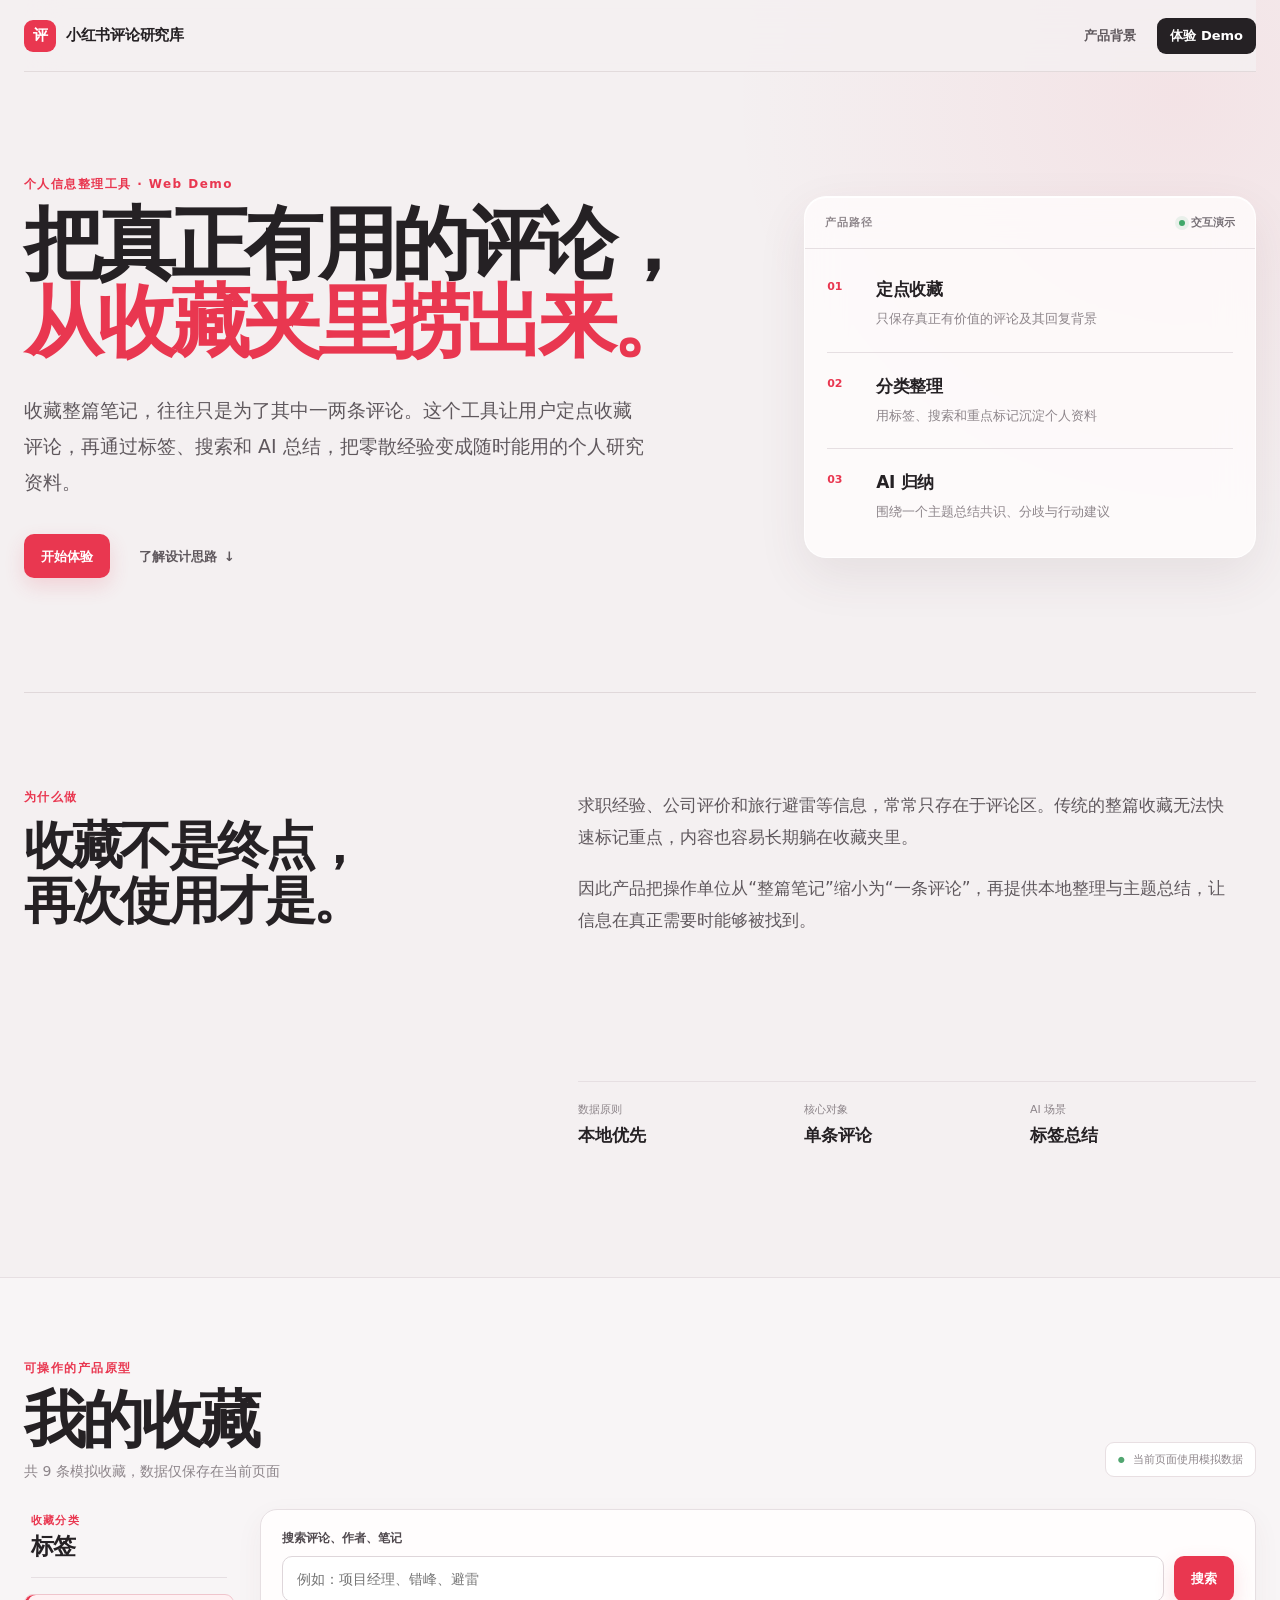
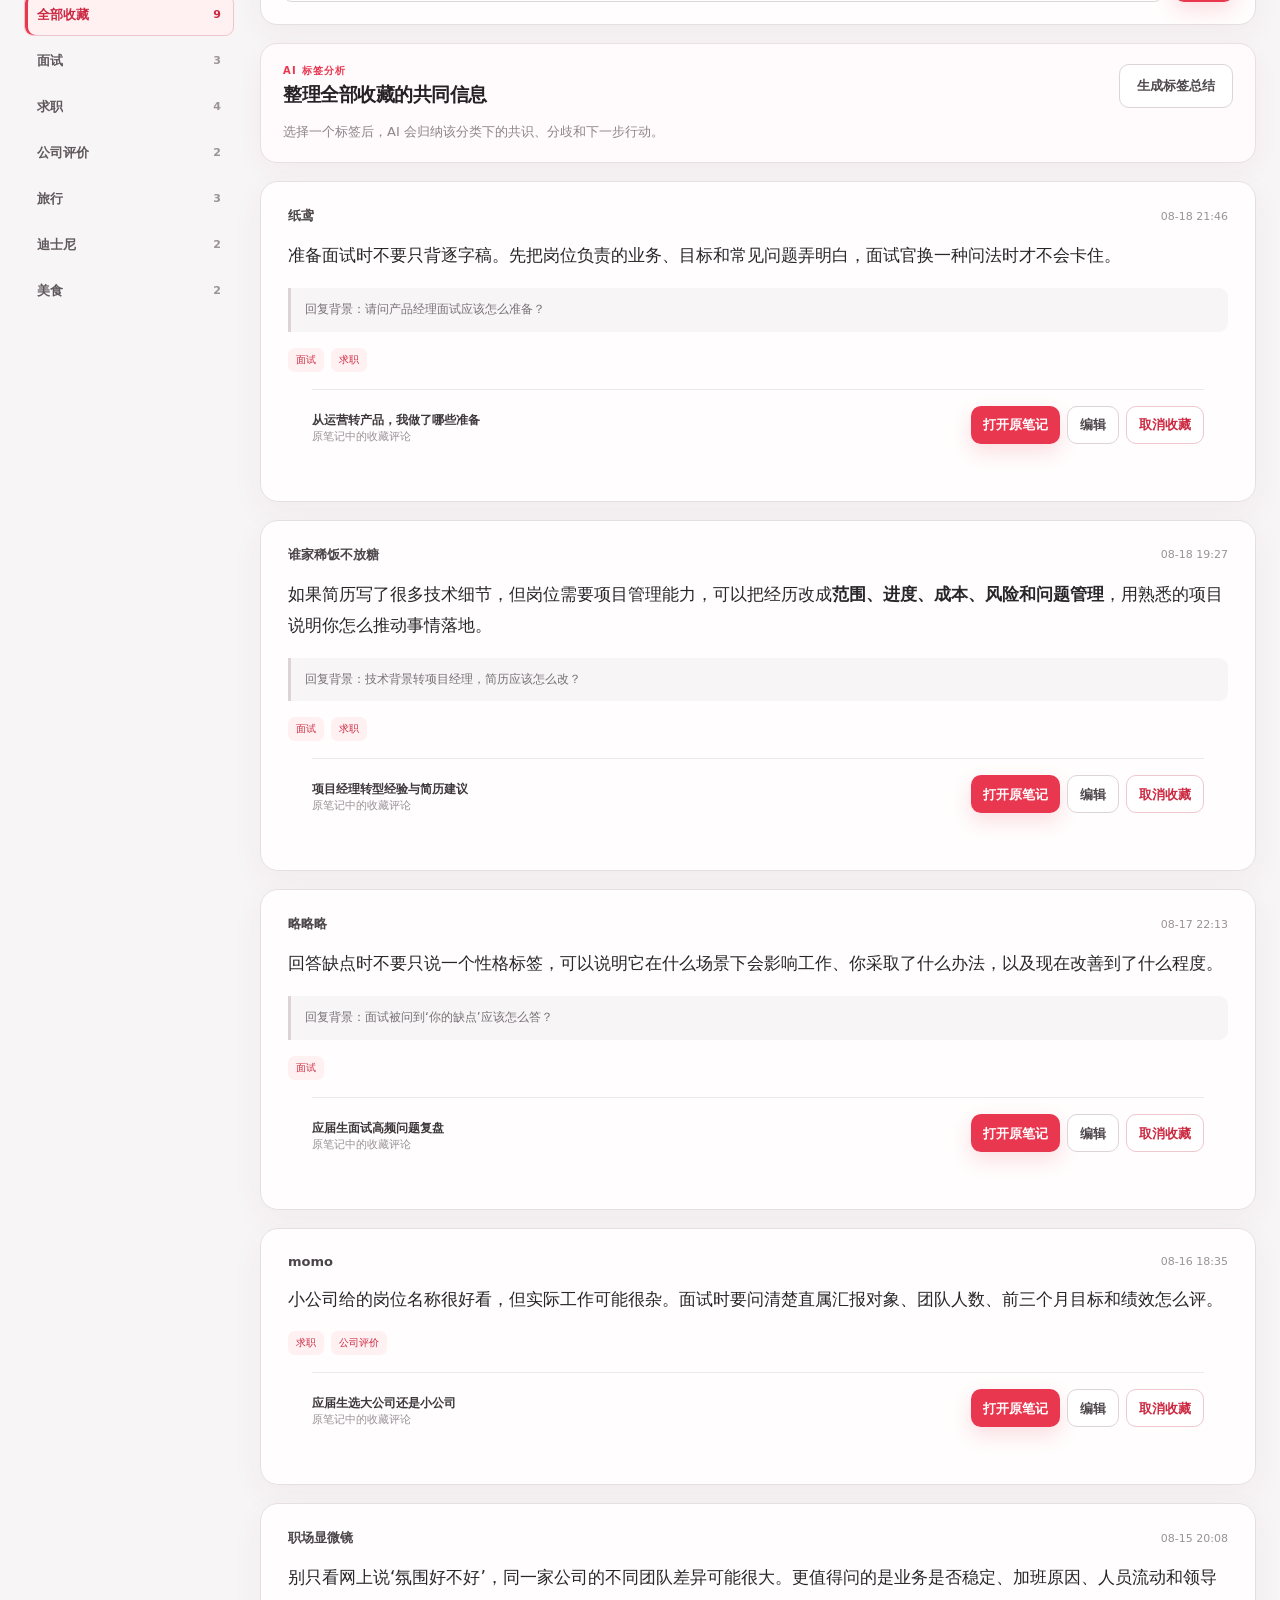
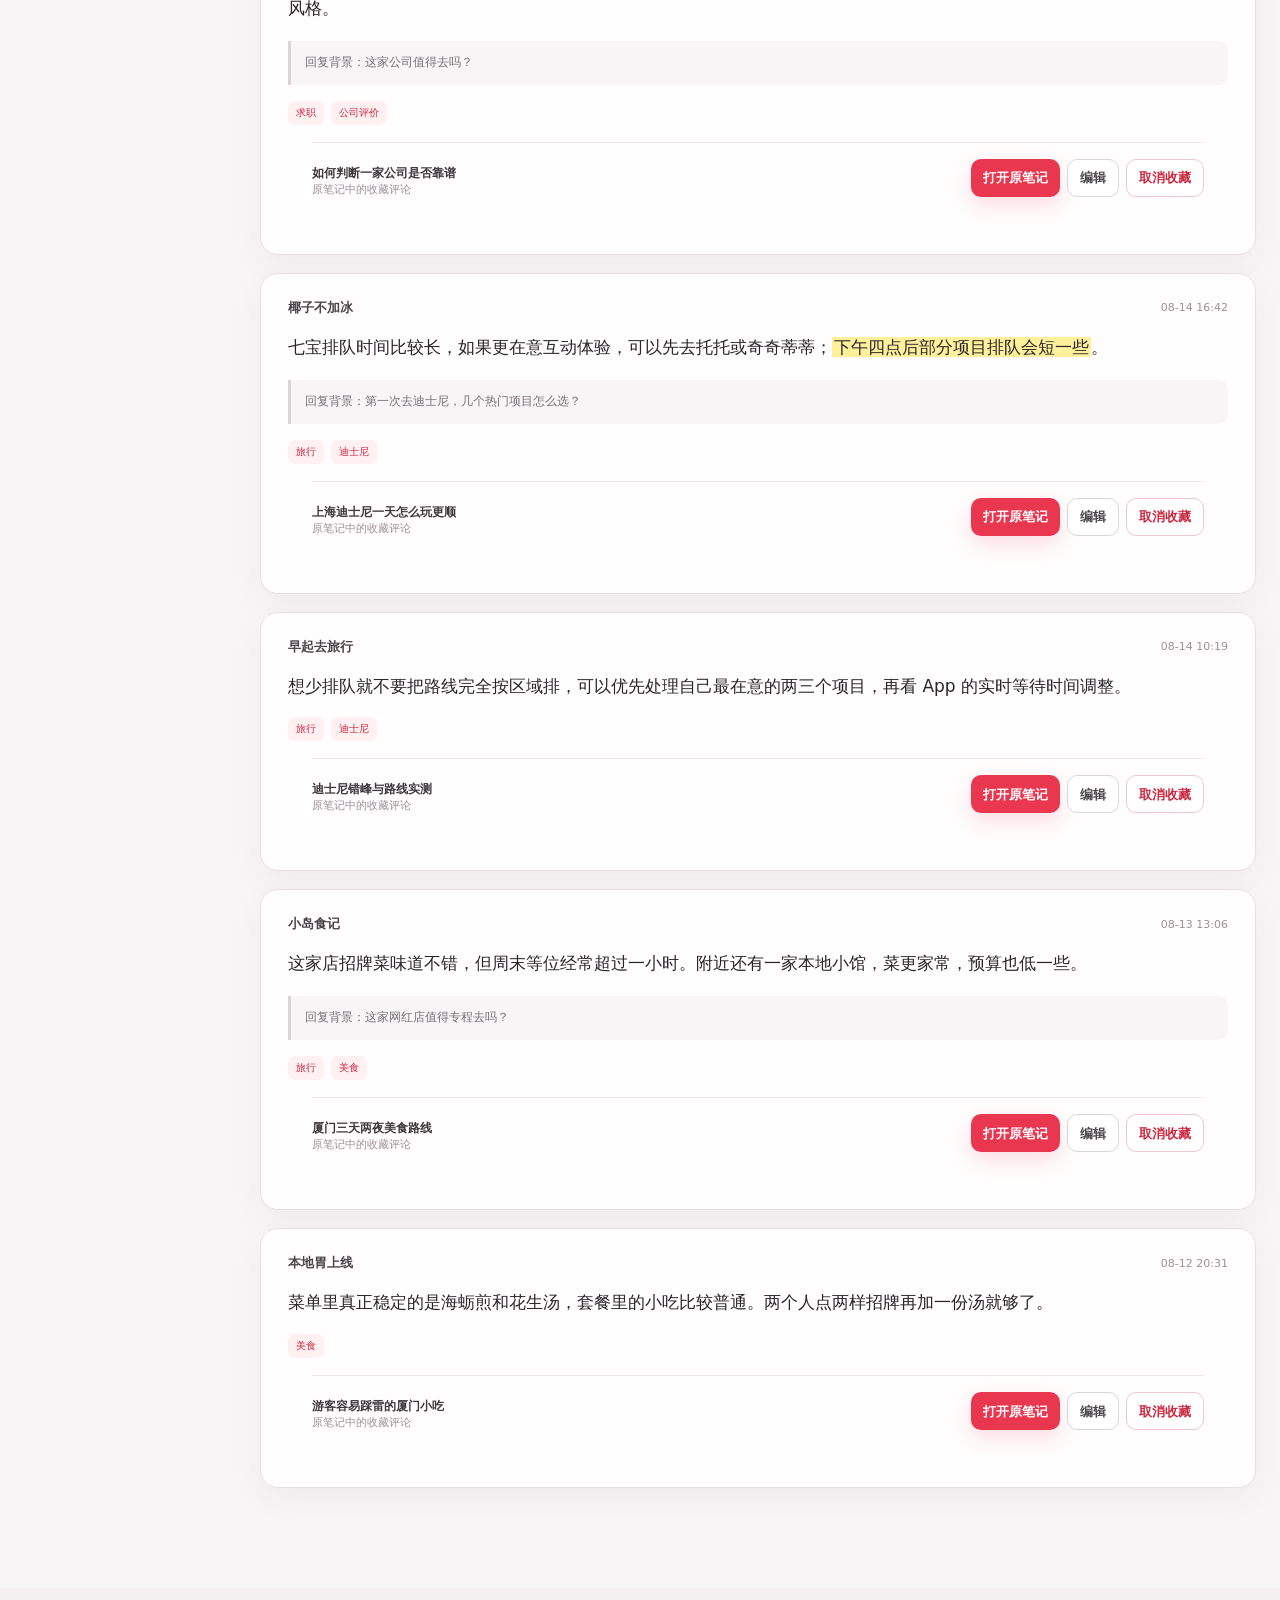
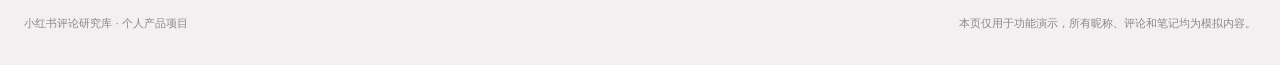
==== index.html @ 65174e35 "Add files via upload" ====
<!doctype html>
<html lang="zh-CN">
<head>
  <meta charset="utf-8">
  <meta name="viewport" content="width=device-width,initial-scale=1">
  <meta name="description" content="小红书评论研究库交互演示：收藏有价值的评论，并通过标签、搜索和 AI 总结把零散经验整理成可复用的信息。">
  <meta name="theme-color" content="#f4f0f1">
  <meta property="og:title" content="小红书评论研究库 · 产品演示">
  <meta property="og:description" content="从一条有价值的评论，到可检索、可整理、可总结的个人研究资料。">
  <title>小红书评论研究库 · 产品演示</title>
  <link rel="icon" href="favicon.svg" type="image/svg+xml">
  <link rel="stylesheet" href="styles.css">
</head>
<body>
  <a class="skip-link" href="#demo">跳到产品演示</a>
  <header class="site-header">
    <a class="brand" href="#top" aria-label="返回页面顶部">
      <span class="brand-mark" aria-hidden="true">评</span>
      <span>小红书评论研究库</span>
    </a>
    <nav class="site-nav" aria-label="页面导航">
      <a href="#why">产品背景</a>
      <a class="nav-primary" href="#demo">体验 Demo</a>
    </nav>
  </header>

  <main id="top">
    <section class="hero" aria-labelledby="hero-title">
      <div class="hero-copy">
        <p class="section-kicker">个人信息整理工具 · Web Demo</p>
        <h1 id="hero-title">把真正有用的评论，<br><span>从收藏夹里捞出来。</span></h1>
        <p class="hero-description">收藏整篇笔记，往往只是为了其中一两条评论。这个工具让用户定点收藏评论，再通过标签、搜索和 AI 总结，把零散经验变成随时能用的个人研究资料。</p>
        <div class="hero-actions">
          <a class="button button-primary" href="#demo">开始体验</a>
          <a class="button button-text" href="#why">了解设计思路 <span aria-hidden="true">↓</span></a>
        </div>
      </div>
      <aside class="hero-proof" aria-label="产品工作流程">
        <div class="proof-heading">
          <span>产品路径</span>
          <span class="live-dot">交互演示</span>
        </div>
        <ol class="workflow">
          <li><span class="step-number">01</span><div><strong>定点收藏</strong><p>只保存真正有价值的评论及其回复背景</p></div></li>
          <li><span class="step-number">02</span><div><strong>分类整理</strong><p>用标签、搜索和重点标记沉淀个人资料</p></div></li>
          <li><span class="step-number">03</span><div><strong>AI 归纳</strong><p>围绕一个主题总结共识、分歧与行动建议</p></div></li>
        </ol>
      </aside>
    </section>

    <section id="why" class="why-section" aria-labelledby="why-title">
      <div>
        <p class="section-kicker">为什么做</p>
        <h2 id="why-title">收藏不是终点，<br>再次使用才是。</h2>
      </div>
      <div class="why-copy">
        <p>求职经验、公司评价和旅行避雷等信息，常常只存在于评论区。传统的整篇收藏无法快速标记重点，内容也容易长期躺在收藏夹里。</p>
        <p>因此产品把操作单位从“整篇笔记”缩小为“一条评论”，再提供本地整理与主题总结，让信息在真正需要时能够被找到。</p>
      </div>
      <dl class="project-facts">
        <div><dt>数据原则</dt><dd>本地优先</dd></div>
        <div><dt>核心对象</dt><dd>单条评论</dd></div>
        <div><dt>AI 场景</dt><dd>标签总结</dd></div>
      </dl>
    </section>

    <section id="demo" class="demo-section" aria-labelledby="demo-title">
      <div class="demo-heading">
        <div>
          <p class="section-kicker">可操作的产品原型</p>
          <h2 id="demo-title">我的收藏</h2>
          <p id="collection-summary" class="collection-summary"></p>
        </div>
        <span class="demo-data-note"><span aria-hidden="true">●</span> 当前页面使用模拟数据</span>
      </div>

      <div class="app-shell">
        <aside class="tag-sidebar" aria-labelledby="tag-title">
          <div class="sidebar-heading">
            <p>收藏分类</p>
            <h3 id="tag-title">标签</h3>
          </div>
          <nav id="tag-list" class="tag-list" aria-label="按标签筛选"></nav>
        </aside>

        <div class="app-main">
          <section class="search-panel" aria-label="搜索收藏">
            <label for="search-input">搜索评论、作者、笔记</label>
            <div class="search-row">
              <input id="search-input" type="search" placeholder="例如：项目经理、错峰、避雷" autocomplete="off">
              <button id="search-button" class="button button-primary" type="button">搜索</button>
            </div>
          </section>

          <section id="ai-panel" class="ai-panel" aria-labelledby="ai-title">
            <div class="ai-panel-top">
              <div>
                <p class="ai-label">AI 标签分析</p>
                <h3 id="ai-title">整理当前分类的共同信息</h3>
              </div>
              <button id="ai-generate" class="button button-secondary" type="button">生成标签总结</button>
            </div>
            <div id="ai-empty" class="ai-empty">选择一个标签后，AI 会归纳该分类下的共识、分歧和下一步行动。</div>
            <div id="ai-loading" class="ai-loading" hidden aria-label="正在生成总结">
              <span></span><span></span><span></span>
            </div>
            <div id="ai-result" class="ai-result" hidden>
              <p id="ai-overview"></p>
              <ul id="ai-findings"></ul>
              <div class="ai-result-footer">
                <span id="ai-meta"></span>
                <button id="ai-chat-open" class="text-action" type="button">继续追问 <span aria-hidden="true">→</span></button>
              </div>
            </div>
          </section>

          <p id="filter-message" class="filter-message" hidden></p>
          <section id="entries" class="entries" aria-live="polite"></section>
          <div id="empty-state" class="empty-state" hidden>
            <span aria-hidden="true">⌕</span>
            <h3>没有找到相关收藏</h3>
            <p>换一个关键词，或者返回“全部收藏”看看。</p>
            <button id="clear-filters" class="button button-secondary" type="button">清除筛选</button>
          </div>
        </div>
      </div>
    </section>
  </main>

  <footer>
    <p>小红书评论研究库 · 个人产品项目</p>
    <p>本页仅用于功能演示，所有昵称、评论和笔记均为模拟内容。</p>
  </footer>

  <dialog id="editor-dialog" class="editor-dialog">
    <form id="editor-form" method="dialog">
      <header class="dialog-heading">
        <div><p class="section-kicker">收藏内容</p><h2>编辑收藏</h2></div>
        <button id="editor-close" class="icon-button" type="button" aria-label="关闭编辑器">×</button>
      </header>
      <div class="editor-field">
        <span class="field-label">内容</span>
        <div class="editor-toolbar" role="toolbar" aria-label="文字格式">
          <button type="button" data-command="bold" aria-label="加粗"><strong>加粗</strong></button>
          <button type="button" data-command="underline" aria-label="下划线"><u>下划线</u></button>
          <span>高亮</span>
          <button class="highlight-button yellow" type="button" data-color="#fff09b" aria-label="黄色高亮"></button>
          <button class="highlight-button green" type="button" data-color="#c7efd3" aria-label="绿色高亮"></button>
          <button class="highlight-button blue" type="button" data-color="#c8e6f6" aria-label="蓝色高亮"></button>
          <button type="button" data-command="removeFormat">清除格式</button>
        </div>
        <div id="rich-editor" class="rich-editor" contenteditable="true" role="textbox" aria-multiline="true"></div>
      </div>
      <fieldset class="tag-fieldset">
        <legend>标签</legend>
        <div id="editor-tags" class="editor-tags"></div>
      </fieldset>
      <div class="dialog-actions">
        <button id="editor-cancel" class="button button-secondary" type="button">取消</button>
        <button class="button button-primary" type="submit">保存修改</button>
      </div>
    </form>
  </dialog>

  <div id="chat-backdrop" class="chat-backdrop" hidden></div>
  <aside id="chat-drawer" class="chat-drawer" aria-labelledby="chat-title" hidden>
    <header class="chat-header">
      <div><p class="section-kicker">AI 研究助手</p><h2 id="chat-title">继续追问</h2><p id="chat-scope"></p></div>
      <button id="chat-close" class="icon-button" type="button" aria-label="关闭对话">×</button>
    </header>
    <div id="chat-messages" class="chat-messages" aria-live="polite"></div>
    <div id="chat-suggestions" class="chat-suggestions"></div>
    <form id="chat-form" class="chat-form">
      <textarea id="chat-input" rows="2" placeholder="继续追问这个标签下的收藏…" required></textarea>
      <button class="button button-primary" type="submit">发送</button>
    </form>
  </aside>

  <div id="toast" class="toast" role="status" aria-live="polite" hidden>
    <span id="toast-text"></span>
    <button id="toast-undo" type="button" hidden>撤销</button>
  </div>

  <script src="app.js"></script>
</body>
</html>
---- styles.css ----
:root {
  --ink: #252124;
  --ink-soft: #5f585d;
  --muted: #8d858a;
  --paper: #f4f0f1;
  --surface: #fffdfd;
  --surface-soft: #faf6f7;
  --line: #e6dfe2;
  --accent: #e93750;
  --accent-strong: #cc2941;
  --accent-soft: #fff0f2;
  --shadow: 0 18px 50px rgba(91, 57, 67, .09);
  --font: "HarmonyOS Sans SC", "MiSans", "Noto Sans SC", "Microsoft YaHei", system-ui, sans-serif;
}

* { box-sizing: border-box; }
html { scroll-behavior: smooth; }
body {
  min-width: 320px;
  margin: 0;
  background:
    radial-gradient(circle at 92% 2%, rgba(233, 55, 80, .07), transparent 28rem),
    var(--paper);
  color: var(--ink);
  font-family: var(--font);
  -webkit-font-smoothing: antialiased;
}
body.drawer-open { overflow: hidden; }
button, input, textarea { font: inherit; }
button, a { -webkit-tap-highlight-color: transparent; }
a { color: inherit; }
[hidden] { display: none !important; }

.skip-link { position: fixed; z-index: 100; top: 8px; left: 8px; padding: 10px 14px; border-radius: 8px; background: var(--ink); color: #fff; transform: translateY(-140%); }
.skip-link:focus { transform: translateY(0); }

.site-header {
  position: sticky;
  z-index: 20;
  top: 0;
  display: flex;
  width: min(1380px, calc(100% - 48px));
  height: 72px;
  align-items: center;
  justify-content: space-between;
  margin: 0 auto;
  border-bottom: 1px solid rgba(99, 71, 79, .12);
  background: rgba(244, 240, 241, .88);
  backdrop-filter: blur(18px);
}
.brand { display: inline-flex; align-items: center; gap: 10px; font-size: 15px; font-weight: 750; text-decoration: none; letter-spacing: -.02em; }
.brand-mark { display: grid; width: 32px; height: 32px; place-items: center; border-radius: 9px; background: var(--accent); color: #fff; font-size: 15px; }
.site-nav { display: flex; align-items: center; gap: 8px; }
.site-nav a { padding: 9px 13px; border-radius: 9px; color: var(--ink-soft); font-size: 13px; font-weight: 650; text-decoration: none; transition: background-color .2s ease, color .2s ease, transform .2s ease; }
.site-nav a:hover { background: rgba(255,255,255,.72); color: var(--ink); }
.site-nav a:active { transform: translateY(1px); }
.site-nav .nav-primary { background: var(--ink); color: #fff; }
.site-nav .nav-primary:hover { background: #3b3539; color: #fff; }

.hero {
  display: grid;
  width: min(1280px, calc(100% - 48px));
  min-height: 620px;
  grid-template-columns: minmax(0, 1.2fr) minmax(350px, .8fr);
  align-items: center;
  gap: clamp(56px, 8vw, 120px);
  margin: 0 auto;
  padding: 78px 0 88px;
}
.section-kicker { margin: 0 0 12px; color: var(--accent); font-size: 12px; font-weight: 800; letter-spacing: .12em; }
.hero h1 { max-width: 760px; margin: 0; font-size: clamp(46px, 6.2vw, 84px); font-weight: 850; line-height: .99; letter-spacing: -.07em; text-wrap: balance; }
.hero h1 span { color: var(--accent); }
.hero-description { max-width: 650px; margin: 30px 0 0; color: var(--ink-soft); font-size: clamp(16px, 1.5vw, 19px); line-height: 1.9; text-wrap: pretty; }
.hero-actions { display: flex; align-items: center; gap: 12px; margin-top: 34px; }
.button { display: inline-flex; min-height: 44px; align-items: center; justify-content: center; gap: 7px; padding: 0 17px; border: 0; border-radius: 10px; cursor: pointer; font-size: 13px; font-weight: 720; line-height: 1; text-decoration: none; transition: background-color .2s ease, color .2s ease, border-color .2s ease, transform .18s ease, box-shadow .2s ease; }
.button:hover { transform: translateY(-1px); }
.button:active { transform: translateY(1px) scale(.985); }
.button:focus-visible, .text-action:focus-visible, .icon-button:focus-visible, .tag-filter:focus-visible, .editor-toolbar button:focus-visible, .toast button:focus-visible { outline: 3px solid rgba(233, 55, 80, .22); outline-offset: 2px; }
.button-primary { background: var(--accent); color: #fff; box-shadow: 0 8px 20px rgba(233, 55, 80, .16); }
.button-primary:hover { background: var(--accent-strong); }
.button-secondary { border: 1px solid #dcd4d8; background: #fff; color: #4f484d; box-shadow: none; }
.button-secondary:hover { border-color: #c9bdc2; background: #fffbfc; }
.button-text { background: transparent; color: var(--ink-soft); box-shadow: none; }
.button-text:hover { background: rgba(255,255,255,.7); color: var(--ink); }

.hero-proof { align-self: center; border: 1px solid rgba(255,255,255,.85); border-radius: 22px; background: rgba(255,253,253,.78); box-shadow: var(--shadow), inset 0 1px 0 #fff; backdrop-filter: blur(18px); }
.proof-heading { display: flex; align-items: center; justify-content: space-between; padding: 18px 20px; border-bottom: 1px solid var(--line); color: var(--muted); font-size: 11px; font-weight: 700; letter-spacing: .08em; }
.live-dot { display: inline-flex; align-items: center; gap: 6px; color: #777076; letter-spacing: 0; }
.live-dot::before { width: 6px; height: 6px; border-radius: 50%; background: #40a86a; box-shadow: 0 0 0 4px rgba(64,168,106,.1); content: ""; }
.workflow { margin: 0; padding: 7px 22px 12px; list-style: none; }
.workflow li { display: grid; grid-template-columns: 36px 1fr; gap: 13px; padding: 22px 0; border-bottom: 1px solid var(--line); }
.workflow li:last-child { border-bottom: 0; }
.step-number { padding-top: 2px; color: var(--accent); font-size: 11px; font-weight: 800; font-variant-numeric: tabular-nums; }
.workflow strong { font-size: 17px; font-weight: 760; letter-spacing: -.02em; }
.workflow p { margin: 7px 0 0; color: var(--muted); font-size: 13px; line-height: 1.65; }

.why-section {
  display: grid;
  width: min(1280px, calc(100% - 48px));
  grid-template-columns: .8fr 1.2fr;
  gap: clamp(40px, 8vw, 120px);
  margin: 0 auto;
  padding: 96px 0 110px;
  border-top: 1px solid rgba(99,71,79,.14);
}
.why-section h2 { margin: 0; font-size: clamp(34px, 4vw, 56px); line-height: 1.08; letter-spacing: -.055em; text-wrap: balance; }
.why-copy { max-width: 660px; }
.why-copy p { margin: 0 0 18px; color: var(--ink-soft); font-size: 17px; line-height: 1.9; text-wrap: pretty; }
.project-facts { grid-column: 2; display: grid; grid-template-columns: repeat(3, 1fr); margin: 24px 0 0; border-top: 1px solid var(--line); }
.project-facts div { padding: 20px 0; }
.project-facts dt { color: var(--muted); font-size: 11px; }
.project-facts dd { margin: 7px 0 0; font-size: 17px; font-weight: 700; }

.demo-section { padding: 82px max(24px, calc((100% - 1380px) / 2)) 100px; background: #f8f5f6; border-top: 1px solid var(--line); }
.demo-heading { display: flex; align-items: flex-end; justify-content: space-between; gap: 30px; margin: 0 auto 28px; }
.demo-heading h2 { margin: 0; font-size: clamp(40px, 5vw, 62px); line-height: 1; letter-spacing: -.06em; }
.collection-summary { margin: 12px 0 0; color: var(--muted); font-size: 14px; font-variant-numeric: tabular-nums; }
.demo-data-note { display: inline-flex; align-items: center; gap: 8px; margin-bottom: 4px; padding: 9px 12px; border: 1px solid #e8dfe2; border-radius: 9px; background: #fff; color: var(--muted); font-size: 11px; }
.demo-data-note span { color: #51a670; font-size: 8px; }
.app-shell { display: grid; grid-template-columns: 210px minmax(0, 1fr); align-items: start; gap: 26px; }
.tag-sidebar { position: sticky; top: 96px; min-width: 0; padding-top: 4px; }
.sidebar-heading { margin: 0 7px 16px; padding-bottom: 15px; border-bottom: 1px solid var(--line); }
.sidebar-heading p { margin: 0; color: var(--accent); font-size: 11px; font-weight: 800; letter-spacing: .11em; }
.sidebar-heading h3 { margin: 3px 0 0; font-size: 23px; letter-spacing: -.04em; }
.tag-list { display: grid; gap: 4px; }
.tag-filter { display: flex; width: 100%; min-width: 0; align-items: center; justify-content: space-between; gap: 12px; padding: 11px 12px; border: 1px solid transparent; border-radius: 9px; background: transparent; color: #5f585d; cursor: pointer; font-size: 13px; font-weight: 650; text-align: left; transition: background-color .2s ease, border-color .2s ease, color .2s ease, transform .18s ease; }
.tag-filter:hover { border-color: #e7dde0; background: rgba(255,255,255,.7); color: var(--ink); }
.tag-filter:active { transform: translateY(1px); }
.tag-filter[aria-pressed="true"] { border-color: #f0c4cc; background: var(--accent-soft); color: var(--accent-strong); box-shadow: inset 3px 0 0 var(--accent); }
.tag-filter span:first-child { min-width: 0; overflow: hidden; text-overflow: ellipsis; white-space: nowrap; }
.tag-count { color: #9b9398; font-size: 11px; font-variant-numeric: tabular-nums; }
.tag-filter[aria-pressed="true"] .tag-count { color: var(--accent-strong); }
.app-main { display: grid; min-width: 0; gap: 18px; }
.search-panel { padding: 20px 21px 22px; border: 1px solid var(--line); border-radius: 17px; background: var(--surface); box-shadow: 0 9px 28px rgba(91,57,67,.05); }
.search-panel label { display: block; margin-bottom: 9px; color: #514a4f; font-size: 12px; font-weight: 700; }
.search-row { display: grid; grid-template-columns: minmax(0, 1fr) auto; gap: 10px; }
input, textarea { width: 100%; border: 1px solid #ded6da; border-radius: 10px; background: #fff; color: var(--ink); outline: none; transition: border-color .2s ease, box-shadow .2s ease; }
input { height: 46px; padding: 0 14px; font-size: 14px; }
textarea { padding: 12px 13px; line-height: 1.6; resize: vertical; }
input:focus, textarea:focus, .rich-editor:focus { border-color: #e76d80; box-shadow: 0 0 0 3px rgba(233,55,80,.11); }

.ai-panel { overflow: hidden; padding: 20px 22px; border: 1px solid #eadfe2; border-radius: 17px; background: #fffafb; box-shadow: 0 9px 28px rgba(91,57,67,.045); }
.ai-panel-top { display: flex; align-items: center; justify-content: space-between; gap: 20px; }
.ai-label { margin: 0 0 4px; color: var(--accent); font-size: 10px; font-weight: 800; letter-spacing: .12em; }
.ai-panel h3 { margin: 0; font-size: 19px; letter-spacing: -.025em; }
.ai-empty { margin-top: 13px; color: var(--muted); font-size: 13px; line-height: 1.65; }
.ai-loading { display: grid; gap: 7px; margin-top: 18px; }
.ai-loading span { height: 10px; border-radius: 5px; background: linear-gradient(90deg,#f1e9ec 24%,#fff 48%,#f1e9ec 72%); background-size: 220% 100%; animation: loading 1.2s ease-in-out infinite; }
.ai-loading span:nth-child(1) { width: 86%; }.ai-loading span:nth-child(2) { width: 68%; }.ai-loading span:nth-child(3) { width: 45%; }
@keyframes loading { to { background-position: -220% 0; } }
.ai-result { margin-top: 16px; }
.ai-result > p { margin: 0; color: #393338; font-size: 15px; line-height: 1.75; }
.ai-result ul { display: grid; gap: 7px; margin: 12px 0 0; padding: 0; list-style: none; }
.ai-result li { position: relative; padding-left: 14px; color: #696167; font-size: 13px; line-height: 1.6; }
.ai-result li::before { position: absolute; left: 0; color: var(--accent); content: "·"; font-weight: 900; }
.ai-result-footer { display: flex; align-items: center; justify-content: space-between; gap: 16px; margin-top: 14px; padding-top: 12px; border-top: 1px solid #eee6e9; }
.ai-result-footer span { color: #9a9297; font-size: 11px; }
.text-action { padding: 4px 0; border: 0; background: transparent; color: var(--accent-strong); cursor: pointer; font-size: 12px; font-weight: 750; }
.text-action:hover { text-decoration: underline; }

.filter-message { margin: 0; padding: 13px 15px; border-radius: 10px; background: #fff7e6; color: #7c5c19; font-size: 12px; }
.entries { display: grid; gap: 18px; }
.entry-card { padding: 25px 27px 23px; border: 1px solid var(--line); border-radius: 18px; background: var(--surface); box-shadow: 0 10px 32px rgba(91,57,67,.05); animation: card-in .34s ease both; }
@keyframes card-in { from { opacity: 0; transform: translateY(8px); } }
.entry-top { display: flex; align-items: center; justify-content: space-between; gap: 16px; }
.entry-author { margin: 0; color: #4b4549; font-size: 13px; font-weight: 750; }
.entry-date { color: #9a9297; font-size: 11px; font-variant-numeric: tabular-nums; }
.entry-content { margin: 15px 0 0; color: #292529; font-size: 17px; line-height: 1.82; white-space: pre-wrap; word-break: break-word; }
.entry-content strong { font-weight: 820; }.entry-content u { text-underline-offset: 3px; }.entry-content mark { padding: 0 2px; background: #fff09b; color: inherit; }
.parent-context { margin: 17px 0 0; padding: 12px 14px; border-left: 3px solid #ddd3d7; border-radius: 0 9px 9px 0; background: #f8f5f6; color: #777076; font-size: 12px; line-height: 1.65; }
.entry-tags { display: flex; flex-wrap: wrap; gap: 7px; margin-top: 16px; }
.entry-tag { padding: 5px 8px; border-radius: 7px; background: var(--accent-soft); color: var(--accent-strong); font-size: 10px; }
.entry-footer { display: flex; align-items: flex-end; justify-content: space-between; gap: 20px; margin-top: 17px; padding-top: 16px; border-top: 1px solid #eee8ea; }
.note-source { min-width: 0; }
.note-source strong { display: block; max-width: 660px; overflow: hidden; color: #3e383c; font-size: 12px; text-overflow: ellipsis; white-space: nowrap; }
.note-source span { color: #999197; font-size: 11px; }
.card-actions { display: flex; flex: 0 0 auto; gap: 7px; }
.card-actions button { min-height: 38px; padding-inline: 12px; }
.card-actions .remove { border-color: #efc7ce; color: var(--accent-strong); }
.empty-state { padding: 56px 20px; border: 1px dashed #dcd1d5; border-radius: 18px; background: rgba(255,255,255,.5); text-align: center; }
.empty-state > span { color: #b7adb2; font-size: 36px; }.empty-state h3 { margin: 11px 0 6px; }.empty-state p { margin: 0 0 18px; color: var(--muted); font-size: 13px; }

footer { display: flex; width: min(1280px, calc(100% - 48px)); align-items: center; justify-content: space-between; gap: 24px; margin: 0 auto; padding: 28px 0 34px; color: #8d858a; font-size: 11px; }
footer p { margin: 0; }

.editor-dialog { width: min(760px, calc(100% - 32px)); max-height: calc(100dvh - 32px); padding: 0; border: 0; border-radius: 20px; background: #fff; color: var(--ink); box-shadow: 0 28px 80px rgba(48,34,39,.22); }
.editor-dialog::backdrop { background: rgba(37,27,31,.36); backdrop-filter: blur(3px); }
.editor-dialog form { padding: 25px; }
.dialog-heading { display: flex; align-items: flex-start; justify-content: space-between; gap: 20px; margin-bottom: 20px; }
.dialog-heading h2 { margin: 0; font-size: 27px; letter-spacing: -.04em; }
.icon-button { display: grid; width: 38px; height: 38px; place-items: center; border: 0; border-radius: 9px; background: transparent; color: #827a80; cursor: pointer; font-size: 29px; line-height: 1; transition: background-color .2s ease, color .2s ease, transform .18s ease; }
.icon-button:hover { background: #f5f0f2; color: var(--ink); }.icon-button:active { transform: scale(.96); }
.field-label, .tag-fieldset legend { display: block; margin-bottom: 8px; color: #5c555a; font-size: 12px; font-weight: 700; }
.editor-toolbar { display: flex; flex-wrap: wrap; align-items: center; gap: 7px; padding: 9px; border: 1px solid #dfd7db; border-bottom: 0; border-radius: 10px 10px 0 0; background: #faf8f9; }
.editor-toolbar > span { margin-left: 3px; color: #817980; font-size: 11px; }
.editor-toolbar button { min-height: 34px; padding: 0 10px; border: 1px solid #ddd5d9; border-radius: 8px; background: #fff; color: #4e484c; cursor: pointer; font-size: 11px; }
.editor-toolbar button:hover { border-color: #cdbfc4; background: #fffafb; }
.editor-toolbar .highlight-button { width: 30px; min-width: 30px; padding: 0; border-radius: 8px; }.highlight-button.yellow{background:#fff09b}.highlight-button.green{background:#c7efd3}.highlight-button.blue{background:#c8e6f6}
.rich-editor { min-height: 190px; max-height: 40vh; overflow-y: auto; padding: 15px; border: 1px solid #dfd7db; border-radius: 0 0 10px 10px; outline: none; font-size: 16px; line-height: 1.8; white-space: pre-wrap; }
.tag-fieldset { margin: 20px 0 0; padding: 0; border: 0; }
.editor-tags { display: flex; flex-wrap: wrap; gap: 8px; }
.editor-tag-option { position: relative; }
.editor-tag-option input { position: absolute; width: 1px; height: 1px; opacity: 0; }
.editor-tag-option span { display: inline-flex; min-height: 36px; align-items: center; padding: 0 11px; border: 1px solid #ded6da; border-radius: 8px; color: #686166; cursor: pointer; font-size: 12px; transition: .18s ease; }
.editor-tag-option input:checked + span { border-color: #efbdc6; background: var(--accent-soft); color: var(--accent-strong); box-shadow: inset 0 0 0 1px #f6d5db; }
.editor-tag-option input:focus-visible + span { outline: 3px solid rgba(233,55,80,.18); outline-offset: 2px; }
.dialog-actions { display: flex; justify-content: flex-end; gap: 9px; margin-top: 24px; }

.chat-backdrop { position: fixed; z-index: 29; inset: 0; background: rgba(35,26,29,.24); }
.chat-drawer { position: fixed; z-index: 30; top: 0; right: 0; display: grid; width: min(470px, 100vw); height: 100dvh; grid-template-rows: auto minmax(0,1fr) auto auto; border-left: 1px solid var(--line); background: #faf7f8; box-shadow: -20px 0 60px rgba(48,34,39,.18); animation: drawer-in .24s ease both; }
@keyframes drawer-in { from { transform: translateX(100%); } }
.chat-header { display: flex; align-items: flex-start; justify-content: space-between; gap: 18px; padding: 23px 22px 18px; border-bottom: 1px solid var(--line); background: #fff; }
.chat-header h2 { margin: 0; font-size: 26px; letter-spacing: -.04em; }.chat-header p:last-child { margin: 6px 0 0; color: var(--muted); font-size: 12px; }
.chat-messages { overflow-y: auto; padding: 20px 18px 10px; }
.chat-message { max-width: 88%; margin-bottom: 13px; padding: 12px 14px; border-radius: 13px; font-size: 13px; line-height: 1.72; white-space: pre-wrap; }
.chat-message.assistant { border: 1px solid #e7dfe2; border-radius: 4px 13px 13px; background: #fff; color: #3d373b; }
.chat-message.user { margin-left: auto; border-radius: 13px 4px 13px 13px; background: var(--accent); color: #fff; }
.chat-suggestions { display: flex; overflow-x: auto; gap: 7px; padding: 9px 18px 12px; scrollbar-width: none; }
.chat-suggestions button { flex: 0 0 auto; padding: 8px 10px; border: 1px solid #dfd6da; border-radius: 8px; background: #fff; color: #5d565b; cursor: pointer; font-size: 11px; }.chat-suggestions button:hover { border-color: #e7aab5; color: var(--accent-strong); }
.chat-form { display: grid; grid-template-columns: minmax(0,1fr) auto; gap: 9px; padding: 12px 18px 18px; border-top: 1px solid var(--line); background: #fff; }.chat-form textarea { min-height: 58px; max-height: 130px; }
.chat-form .button { align-self: end; }

.toast { position: fixed; z-index: 40; bottom: 24px; left: 50%; display: flex; min-width: 280px; max-width: calc(100% - 32px); align-items: center; justify-content: space-between; gap: 18px; padding: 13px 15px; border-radius: 11px; background: #2f2a2d; color: #fff; box-shadow: 0 14px 34px rgba(40,29,33,.22); font-size: 12px; transform: translateX(-50%); animation: toast-in .25s ease both; }
@keyframes toast-in { from { opacity: 0; transform: translate(-50%,8px); } }
.toast button { padding: 3px 0; border: 0; background: transparent; color: #ff98a7; cursor: pointer; font-weight: 750; }

@media (max-width: 900px) {
  .hero { min-height: 0; grid-template-columns: 1fr; gap: 50px; padding: 64px 0 76px; }
  .hero-proof { width: min(600px,100%); }
  .why-section { grid-template-columns: 1fr; gap: 34px; }
  .project-facts { grid-column: 1; }
  .app-shell { display: block; }
  .tag-sidebar { position: static; margin-bottom: 16px; padding: 0; }
  .sidebar-heading { display: flex; align-items: baseline; gap: 9px; margin: 0 0 9px; padding: 0; border: 0; }
  .sidebar-heading h3 { font-size: 18px; }
  .tag-list { display: flex; overflow-x: auto; gap: 7px; padding: 2px 1px 9px; scrollbar-width: thin; }
  .tag-filter { width: auto; flex: 0 0 auto; border-color: var(--line); background: #fff; }
  .tag-filter[aria-pressed="true"] { box-shadow: inset 0 -3px 0 var(--accent); }
}

@media (max-width: 640px) {
  .site-header, .hero, .why-section, footer { width: min(100% - 32px, 1280px); }
  .site-header { height: 64px; }.site-nav a:first-child { display: none; }
  .brand { font-size: 13px; }.brand-mark { width: 29px; height: 29px; }
  .hero { padding: 50px 0 64px; }.hero h1 { font-size: clamp(42px,13vw,60px); }.hero-description { font-size: 15px; line-height: 1.8; }
  .hero-actions { align-items: stretch; flex-direction: column; }.hero-actions .button { width: 100%; }
  .why-section { padding: 70px 0 78px; }.why-copy p { font-size: 15px; }.project-facts { grid-template-columns: 1fr; }.project-facts div { display: flex; align-items: baseline; justify-content: space-between; border-bottom: 1px solid var(--line); }.project-facts dd { font-size: 15px; }
  .demo-section { padding: 62px 16px 72px; }.demo-heading { display: block; }.demo-data-note { margin-top: 18px; }
  .search-row { grid-template-columns: 1fr; }.search-row .button { width: 100%; }
  .ai-panel-top { align-items: flex-start; flex-direction: column; }.ai-panel-top .button { width: 100%; }
  .entry-card { padding: 21px 19px; }.entry-top, .entry-footer { align-items: flex-start; flex-direction: column; }.entry-content { font-size: 16px; }.card-actions { width: 100%; flex-wrap: wrap; }.card-actions button { flex: 1; }
  footer { align-items: flex-start; flex-direction: column; }
  .editor-dialog form { padding: 20px 16px; }.editor-toolbar { gap: 5px; }.editor-toolbar button { padding-inline: 8px; }.rich-editor { min-height: 170px; }
  .chat-drawer { width: 100%; }.chat-form { grid-template-columns: 1fr; }.chat-form .button { width: 100%; }
}

@media (prefers-reduced-motion: reduce) {
  *, *::before, *::after { scroll-behavior: auto !important; animation-duration: .01ms !important; animation-iteration-count: 1 !important; transition-duration: .01ms !important; }
}
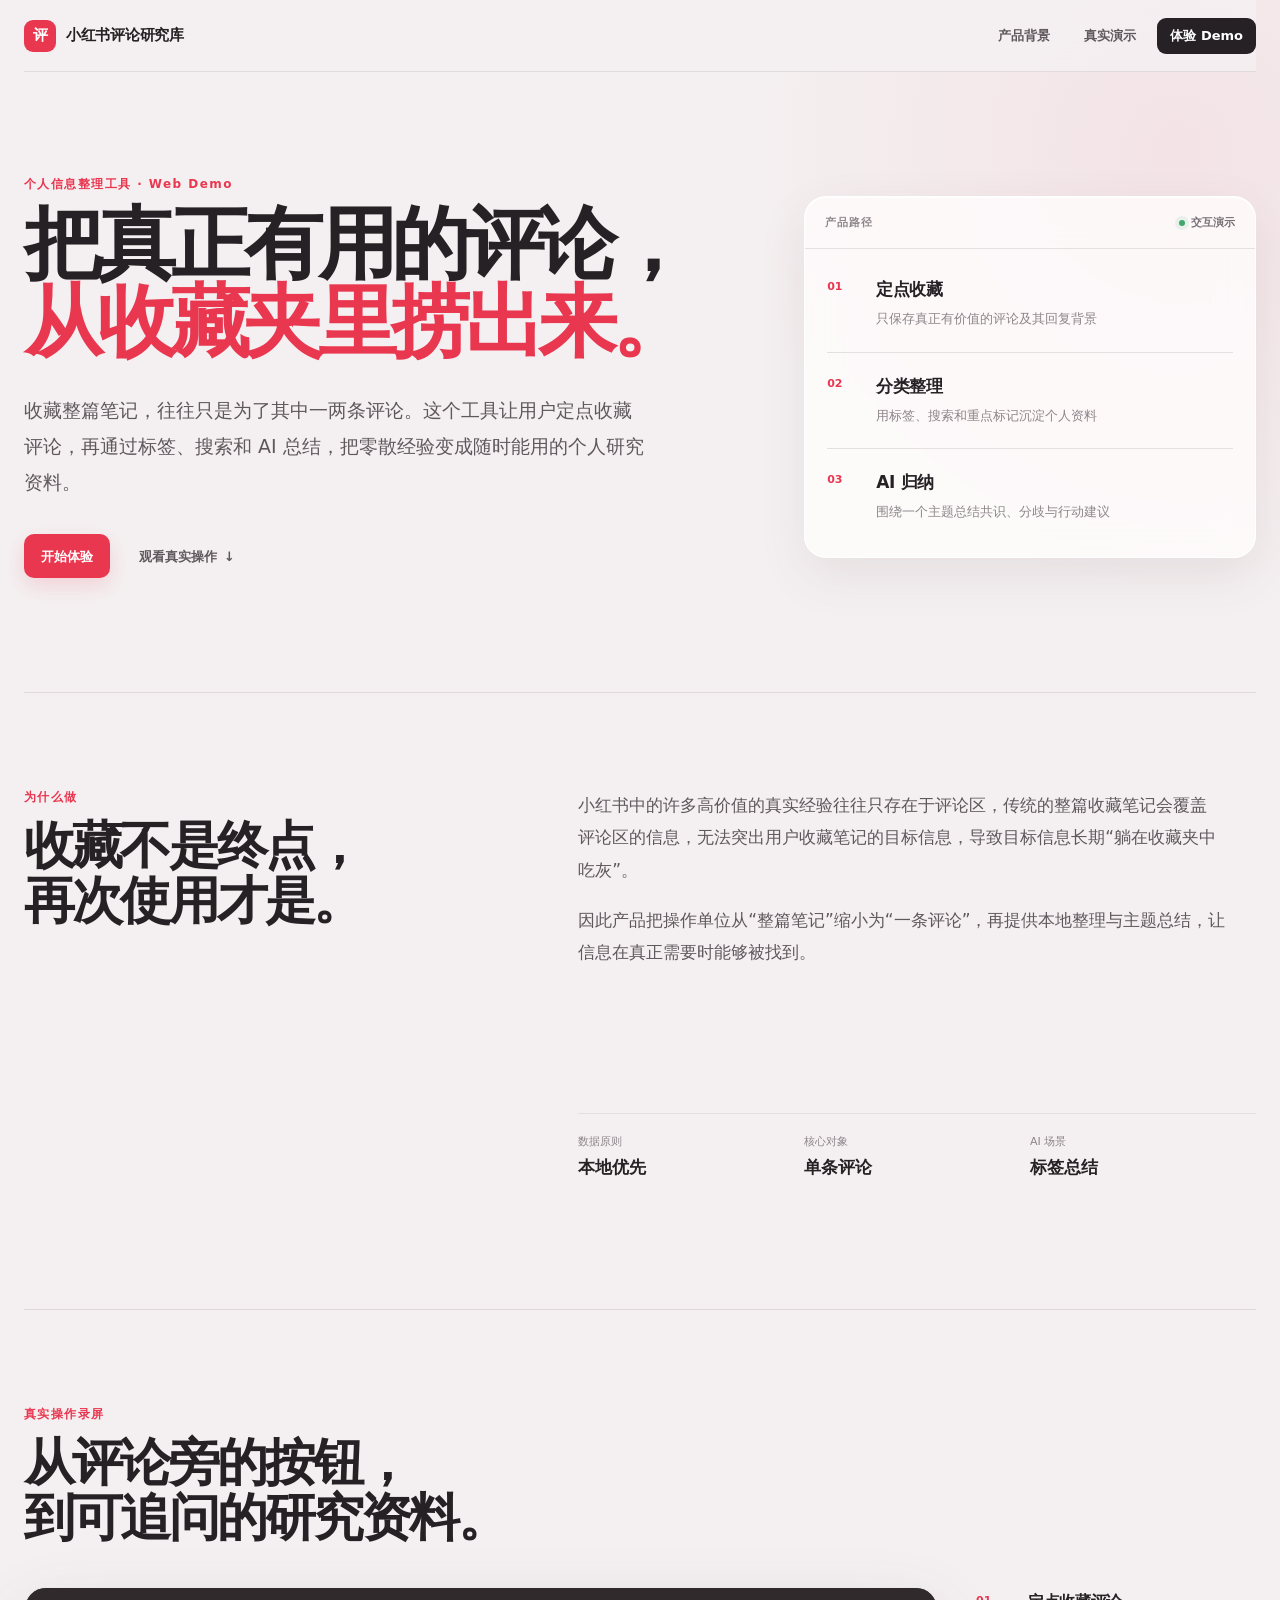
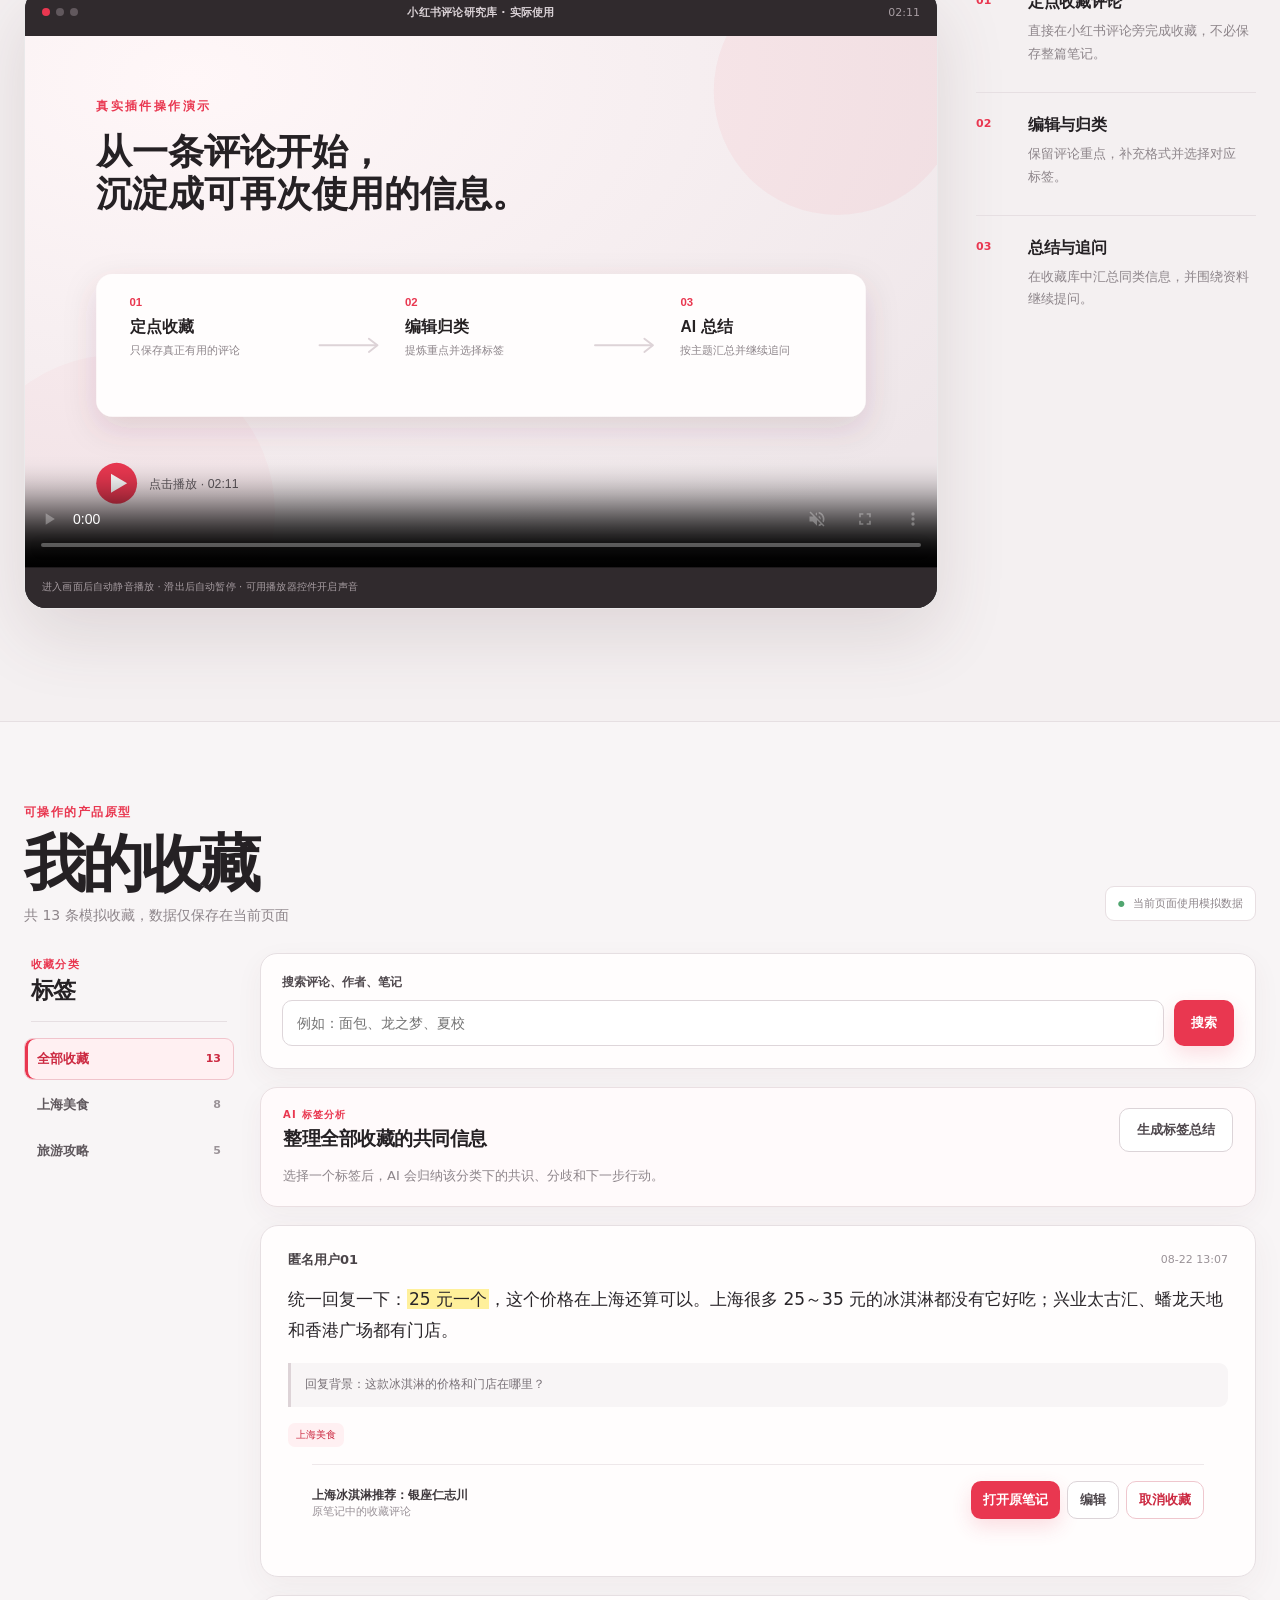
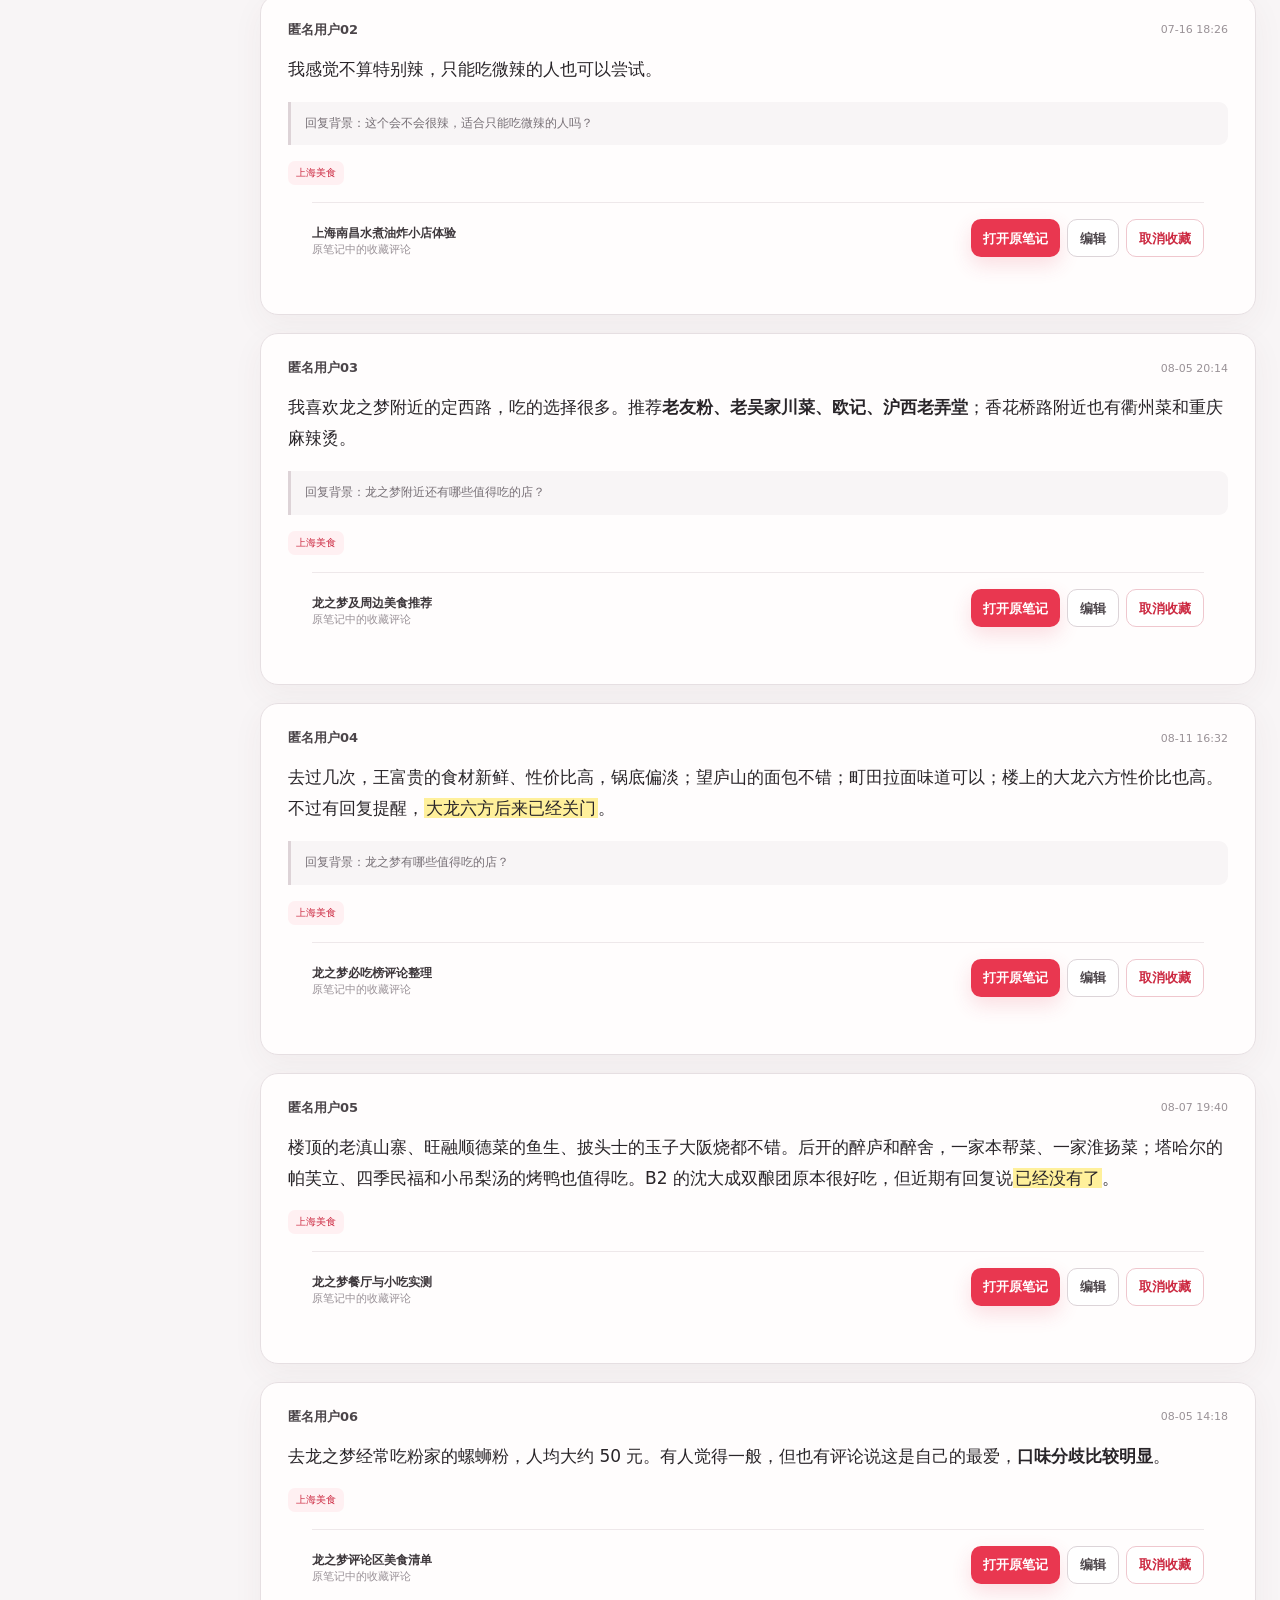
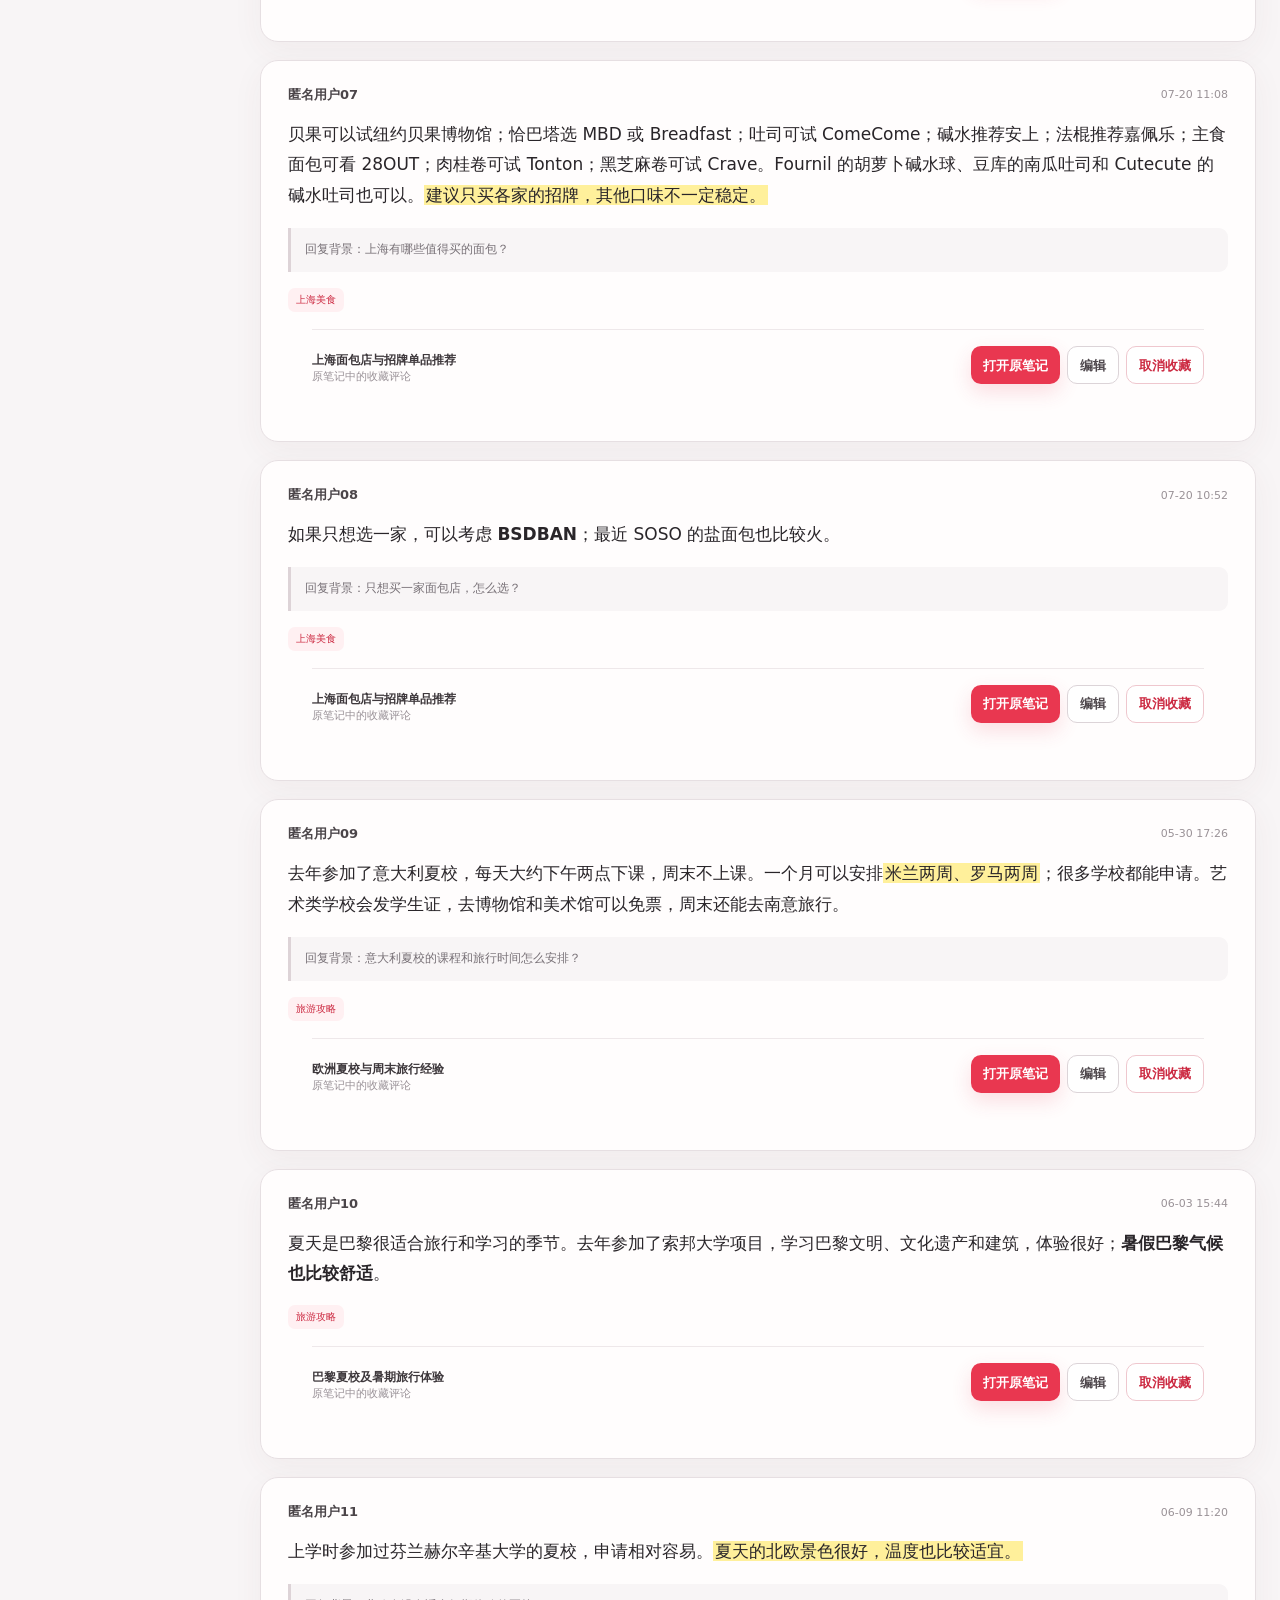
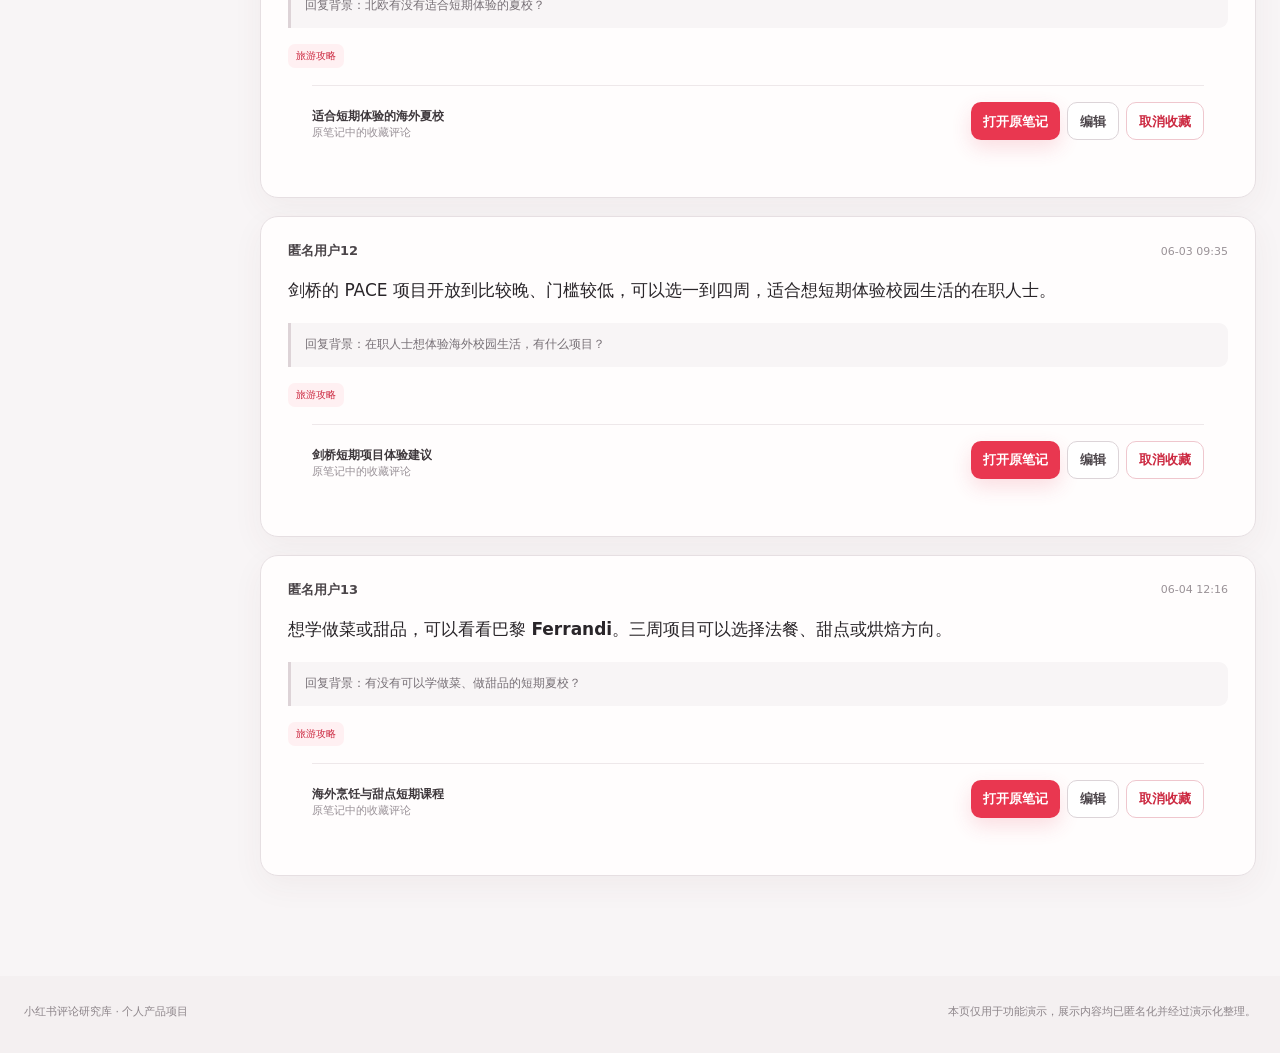
==== commit 5008cc51: "Add files via upload" ====
--- a/index.html
+++ b/index.html
@@ -20,6 +20,7 @@
     </a>
     <nav class="site-nav" aria-label="页面导航">
       <a href="#why">产品背景</a>
+      <a href="#real-demo">真实演示</a>
       <a class="nav-primary" href="#demo">体验 Demo</a>
     </nav>
   </header>
@@ -32,7 +33,7 @@
         <p class="hero-description">收藏整篇笔记，往往只是为了其中一两条评论。这个工具让用户定点收藏评论，再通过标签、搜索和 AI 总结，把零散经验变成随时能用的个人研究资料。</p>
         <div class="hero-actions">
           <a class="button button-primary" href="#demo">开始体验</a>
-          <a class="button button-text" href="#why">了解设计思路 <span aria-hidden="true">↓</span></a>
+          <a class="button button-text" href="#real-demo">观看真实操作 <span aria-hidden="true">↓</span></a>
         </div>
       </div>
       <aside class="hero-proof" aria-label="产品工作流程">
@@ -54,7 +55,7 @@
         <h2 id="why-title">收藏不是终点，<br>再次使用才是。</h2>
       </div>
       <div class="why-copy">
-        <p>求职经验、公司评价和旅行避雷等信息，常常只存在于评论区。传统的整篇收藏无法快速标记重点，内容也容易长期躺在收藏夹里。</p>
+        <p>小红书中的许多高价值的真实经验往往只存在于评论区，传统的整篇收藏笔记会覆盖评论区的信息，无法突出用户收藏笔记的目标信息，导致目标信息长期“躺在收藏夹中吃灰”。</p>
         <p>因此产品把操作单位从“整篇笔记”缩小为“一条评论”，再提供本地整理与主题总结，让信息在真正需要时能够被找到。</p>
       </div>
       <dl class="project-facts">
@@ -62,6 +63,36 @@
         <div><dt>核心对象</dt><dd>单条评论</dd></div>
         <div><dt>AI 场景</dt><dd>标签总结</dd></div>
       </dl>
+    </section>
+
+    <section id="real-demo" class="real-demo-section" aria-labelledby="real-demo-title">
+      <div class="real-demo-heading">
+        <div>
+          <p class="section-kicker">真实操作录屏</p>
+          <h2 id="real-demo-title">从评论旁的按钮，<br>到可追问的研究资料。</h2>
+        </div>
+      </div>
+
+      <div class="recording-layout">
+        <div class="recording-player">
+          <div class="recording-bar" aria-hidden="true">
+            <span><i></i><i></i><i></i></span>
+            <strong>小红书评论研究库 · 实际使用</strong>
+            <em>02:11</em>
+          </div>
+          <video controls muted playsinline preload="metadata" poster="xhs-real-use-demo-poster.svg" aria-label="小红书评论研究库真实使用演示视频">
+            <source src="xhs-real-use-demo.mp4" type="video/mp4">
+            当前浏览器无法播放视频，请下载后查看。
+          </video>
+          <p class="recording-caption">进入画面后自动静音播放 · 滑出后自动暂停 · 可用播放器控件开启声音</p>
+        </div>
+
+        <ol class="recording-steps" aria-label="录屏内容">
+          <li><span>01</span><div><strong>定点收藏评论</strong><p>直接在小红书评论旁完成收藏，不必保存整篇笔记。</p></div></li>
+          <li><span>02</span><div><strong>编辑与归类</strong><p>保留评论重点，补充格式并选择对应标签。</p></div></li>
+          <li><span>03</span><div><strong>总结与追问</strong><p>在收藏库中汇总同类信息，并围绕资料继续提问。</p></div></li>
+        </ol>
+      </div>
     </section>
 
     <section id="demo" class="demo-section" aria-labelledby="demo-title">
@@ -87,7 +118,7 @@
           <section class="search-panel" aria-label="搜索收藏">
             <label for="search-input">搜索评论、作者、笔记</label>
             <div class="search-row">
-              <input id="search-input" type="search" placeholder="例如：项目经理、错峰、避雷" autocomplete="off">
+              <input id="search-input" type="search" placeholder="例如：面包、龙之梦、夏校" autocomplete="off">
               <button id="search-button" class="button button-primary" type="button">搜索</button>
             </div>
           </section>
@@ -129,7 +160,7 @@
 
   <footer>
     <p>小红书评论研究库 · 个人产品项目</p>
-    <p>本页仅用于功能演示，所有昵称、评论和笔记均为模拟内容。</p>
+    <p>本页仅用于功能演示，展示内容均已匿名化并经过演示化整理。</p>
   </footer>
 
   <dialog id="editor-dialog" class="editor-dialog">
--- a/styles.css
+++ b/styles.css
@@ -110,6 +110,32 @@
 .project-facts div { padding: 20px 0; }
 .project-facts dt { color: var(--muted); font-size: 11px; }
 .project-facts dd { margin: 7px 0 0; font-size: 17px; font-weight: 700; }
+
+.real-demo-section {
+  width: min(1280px, calc(100% - 48px));
+  margin: 0 auto;
+  padding: 96px 0 112px;
+  border-top: 1px solid rgba(99,71,79,.14);
+}
+.real-demo-heading { margin-bottom: 42px; }
+.real-demo-heading h2 { max-width: 820px; margin: 0; font-size: clamp(34px,4vw,56px); line-height: 1.08; letter-spacing: -.055em; text-wrap: balance; }
+.recording-layout { display: grid; grid-template-columns: minmax(0,1fr) 280px; align-items: start; gap: 38px; }
+.recording-player { overflow: hidden; border: 1px solid rgba(255,255,255,.9); border-radius: 22px; background: #282326; box-shadow: 0 26px 70px rgba(91,57,67,.14), inset 0 1px 0 rgba(255,255,255,.14); }
+.recording-bar { display: grid; height: 48px; grid-template-columns: 1fr auto 1fr; align-items: center; gap: 16px; padding: 0 17px; background: #302a2d; color: #d9d1d5; font-size: 11px; }
+.recording-bar > span { display: flex; gap: 6px; }
+.recording-bar i { width: 8px; height: 8px; border-radius: 50%; background: #61585d; }
+.recording-bar i:first-child { background: #e93750; }
+.recording-bar strong { font-weight: 650; letter-spacing: .02em; }
+.recording-bar em { justify-self: end; color: #a79da2; font-style: normal; font-variant-numeric: tabular-nums; }
+.recording-player video { display: block; width: 100%; aspect-ratio: 1920 / 1118; background: #1f1b1d; object-fit: contain; }
+.recording-caption { margin: 0; padding: 12px 17px 14px; background: #302a2d; color: #a79da2; font-size: 10px; letter-spacing: .02em; }
+.recording-steps { display: grid; gap: 0; margin: 0; padding: 5px 0 0; list-style: none; }
+.recording-steps li { display: grid; grid-template-columns: 38px 1fr; gap: 14px; padding: 22px 0 27px; border-bottom: 1px solid var(--line); }
+.recording-steps li:first-child { padding-top: 0; }
+.recording-steps li:last-child { border-bottom: 0; }
+.recording-steps span { padding-top: 2px; color: var(--accent); font-size: 11px; font-weight: 800; font-variant-numeric: tabular-nums; }
+.recording-steps strong { font-size: 16px; font-weight: 760; letter-spacing: -.02em; }
+.recording-steps p { margin: 7px 0 0; color: var(--muted); font-size: 13px; line-height: 1.72; text-wrap: pretty; }
 
 .demo-section { padding: 82px max(24px, calc((100% - 1380px) / 2)) 100px; background: #f8f5f6; border-top: 1px solid var(--line); }
 .demo-heading { display: flex; align-items: flex-end; justify-content: space-between; gap: 30px; margin: 0 auto 28px; }
@@ -229,6 +255,9 @@
   .hero-proof { width: min(600px,100%); }
   .why-section { grid-template-columns: 1fr; gap: 34px; }
   .project-facts { grid-column: 1; }
+  .recording-layout { grid-template-columns: 1fr; gap: 24px; }
+  .recording-steps { grid-template-columns: repeat(3,1fr); gap: 20px; }
+  .recording-steps li { grid-template-columns: 1fr; gap: 8px; padding: 5px 0 0; border-bottom: 0; }
   .app-shell { display: block; }
   .tag-sidebar { position: static; margin-bottom: 16px; padding: 0; }
   .sidebar-heading { display: flex; align-items: baseline; gap: 9px; margin: 0 0 9px; padding: 0; border: 0; }
@@ -239,12 +268,13 @@
 }
 
 @media (max-width: 640px) {
-  .site-header, .hero, .why-section, footer { width: min(100% - 32px, 1280px); }
+  .site-header, .hero, .why-section, .real-demo-section, footer { width: min(100% - 32px, 1280px); }
   .site-header { height: 64px; }.site-nav a:first-child { display: none; }
   .brand { font-size: 13px; }.brand-mark { width: 29px; height: 29px; }
   .hero { padding: 50px 0 64px; }.hero h1 { font-size: clamp(42px,13vw,60px); }.hero-description { font-size: 15px; line-height: 1.8; }
   .hero-actions { align-items: stretch; flex-direction: column; }.hero-actions .button { width: 100%; }
   .why-section { padding: 70px 0 78px; }.why-copy p { font-size: 15px; }.project-facts { grid-template-columns: 1fr; }.project-facts div { display: flex; align-items: baseline; justify-content: space-between; border-bottom: 1px solid var(--line); }.project-facts dd { font-size: 15px; }
+  .real-demo-section { padding: 70px 0 78px; }.real-demo-heading { margin-bottom: 28px; }.recording-layout { gap: 22px; }.recording-player { border-radius: 15px; }.recording-bar { height: 42px; grid-template-columns: 1fr auto; }.recording-bar strong { display: none; }.recording-caption { line-height: 1.55; }.recording-steps { grid-template-columns: 1fr; gap: 0; }.recording-steps li { grid-template-columns: 35px 1fr; gap: 12px; padding: 17px 0 20px; border-bottom: 1px solid var(--line); }.recording-steps li:last-child { border-bottom: 0; }
   .demo-section { padding: 62px 16px 72px; }.demo-heading { display: block; }.demo-data-note { margin-top: 18px; }
   .search-row { grid-template-columns: 1fr; }.search-row .button { width: 100%; }
   .ai-panel-top { align-items: flex-start; flex-direction: column; }.ai-panel-top .button { width: 100%; }
